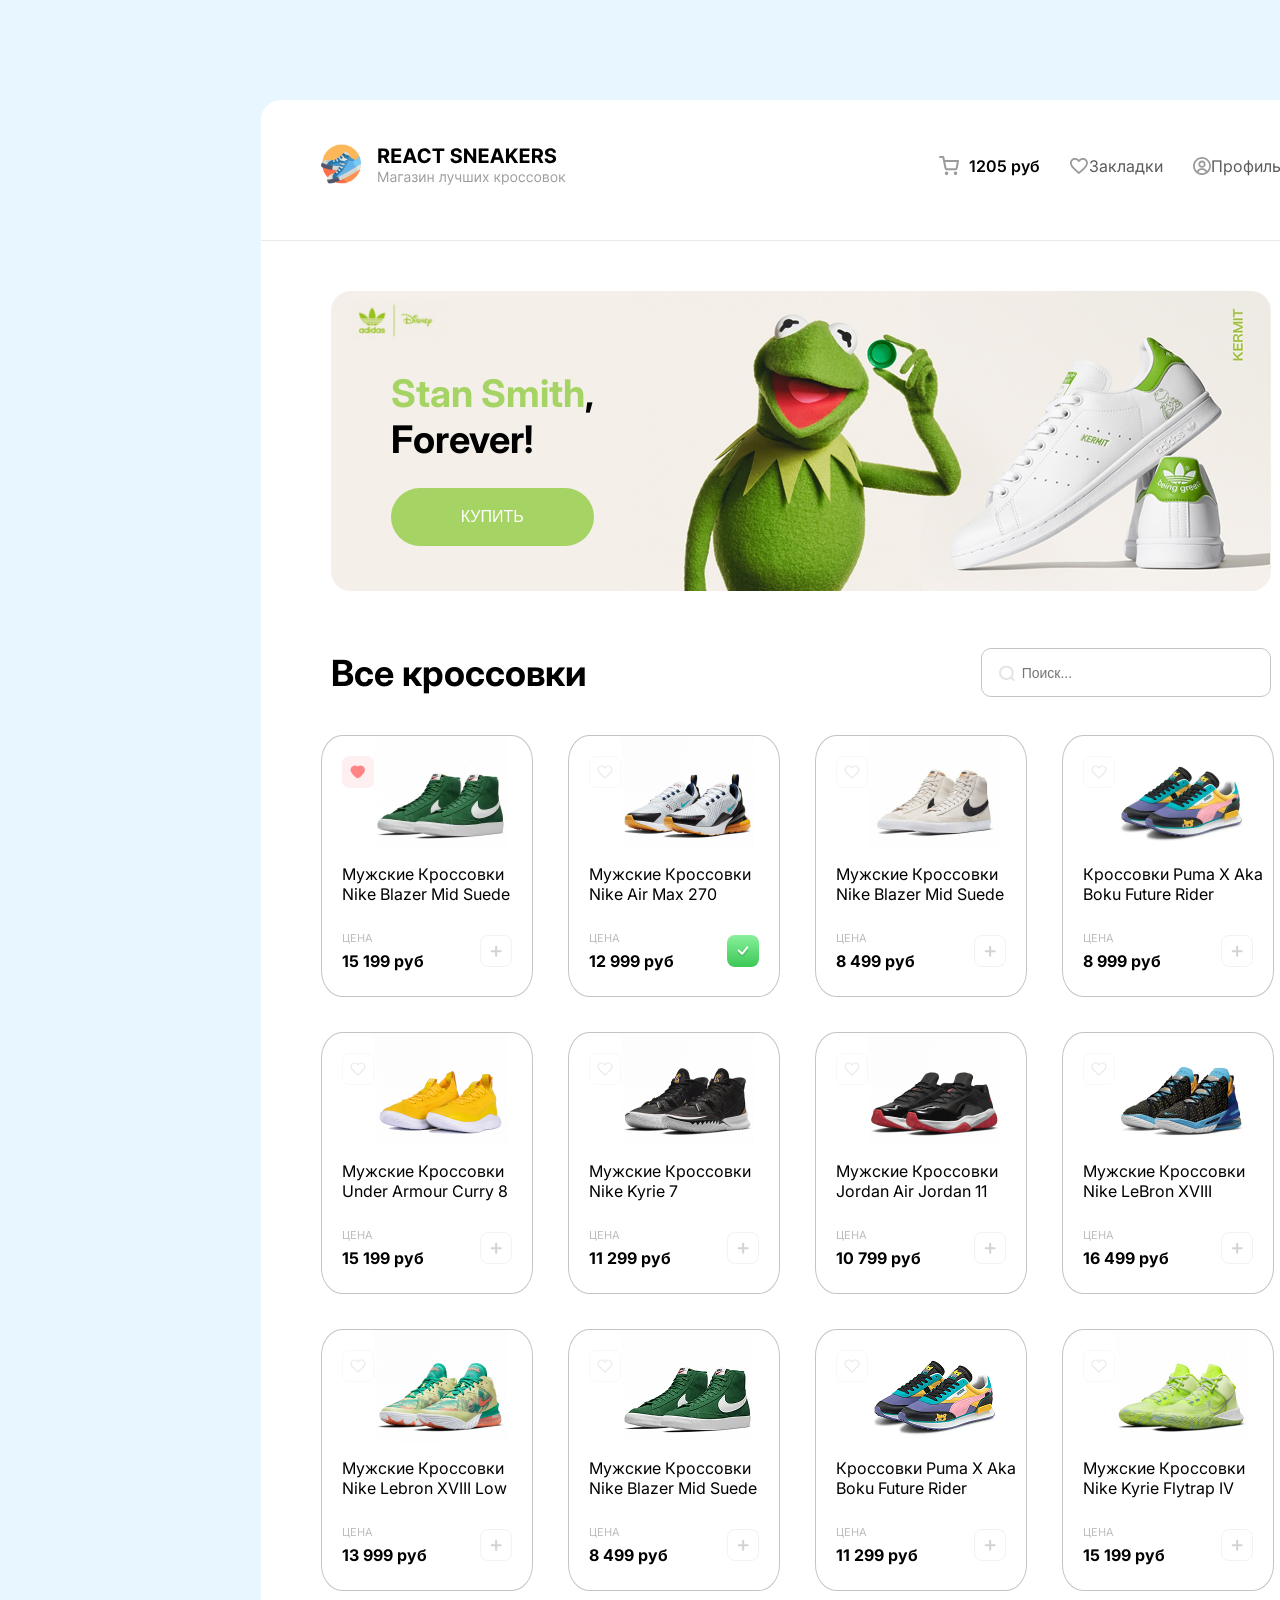
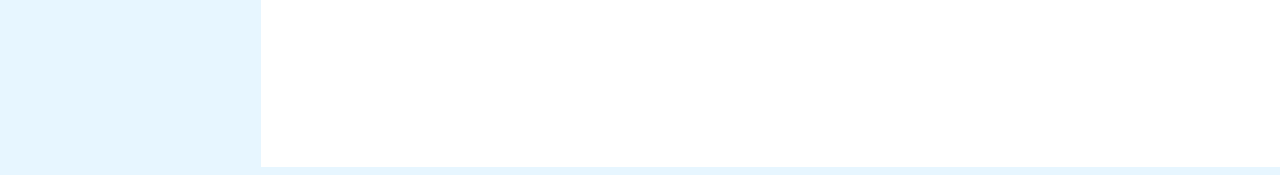
==== index.html @ 2ff56873 "Add files via upload" ====
<!DOCTYPE html>
<html lang="en">
<head>
    <meta charset="UTF-8">
    <meta name="viewport" content="width=device-width, initial-scale=1.0">
    <link rel="stylesheet" href="/styles.css">
    <link rel="preconnect" href="https://fonts.googleapis.com">
    <link rel="preconnect" href="https://fonts.gstatic.com" crossorigin>
    <link href="https://fonts.googleapis.com/css2?family=Inter:ital,opsz,wght@0,14..32,100..900;1,14..32,100..900&display=swap" rel="stylesheet">
    <title>Document</title>
</head>
<body>
    <header>
        <div class="b-1">
                <a href="index.html"><img src="/images/logo.svg" alt="" id="logo"></a>

            <ul>
                <li><img src="/images/basket.svg" alt=""><span style="font-weight: 600;">1205 руб</span></li>
                <li><a href="page3.html"><img src="/images/hearth.svg" alt="">  Закладки</a></li>
                <li><a href="page2.html"><img src="/images/user.svg" alt="">  Профиль</a></li>
            </ul>
        </div>
        
    </header>

    <main>
        <div class="b-2">
            <div class="b-2-1">
                <img src="/images/adidas-disneq.svg" alt="">
                <h1><span style="color: #A5D364;">Stan Smith</span>, <br> Forever!</h1>
                <button>КУПИТЬ</button>
            </div>
            
            <div class="kermit">
                <img src="/images/maskot.png" alt="">
            </div>
        </div>

        <section class="s-1">
            <div class="b-3">
                <h2>Все кроссовки</h2>
                <form action="#">
                    <img src="/images/search.svg" alt="">
                    <input type="text" placeholder=" Поиск...">
                </form>
            </div>
        </section>

        <section class="s-2">
            <div class="cards">
                <div class="card">
                    <div class="images">
                        <img src="/images/like.svg" alt="" class="like-on">
                        <img src="/images/boots1.jpg" alt="" class="boots">
                    </div>

                    <p>Мужские Кроссовки Nike Blazer Mid Suede</p>

                    <div class="price">
                        <div class="f-t-b">
                            <p class="price2">ЦЕНА</p>
                            <p class="price3">15 199 руб</p>
                        </div>
                        <div class="img-price">
                            <img src="/images/available.svg" alt="">
                        </div>
                    </div>
                </div>

                <div class="card">
                    <div class="images">
                        <img src="/images/like-none.svg" alt="" class="like-on">
                        <img src="/images/boots2.jpg" alt="" class="boots">
                    </div>

                    <p>Мужские Кроссовки Nike Air Max 270</p>

                    <div class="price">
                        <div class="f-t-b">
                            <p class="price2">ЦЕНА</p>
                            <p class="price3">12 999 руб</p>
                        </div>
                        <div class="img-price">
                            <img src="/images/selected.svg" alt="">
                        </div>
                    </div>
                </div>

                <div class="card">
                    <div class="images">
                        <img src="/images/like-none.svg" alt="" class="like-on">
                        <img src="/images/boots3.jpg" alt="" class="boots">
                    </div>

                    <p>Мужские Кроссовки Nike Blazer Mid Suede</p>

                    <div class="price">
                        <div class="f-t-b">
                            <p class="price2">ЦЕНА</p>
                            <p class="price3">8 499 руб</p>
                        </div>
                        <div class="img-price">
                            <img src="/images/available.svg" alt="">
                        </div>
                    </div>
                </div>

                <div class="card">
                    <div class="images">
                        <img src="/images/like-none.svg" alt="" class="like-on">
                        <img src="/images/boots4.jpg" alt="" class="boots">
                    </div>

                    <p>Кроссовки Puma X Aka Boku Future Rider</p>

                    <div class="price">
                        <div class="f-t-b">
                            <p class="price2">ЦЕНА</p>
                            <p class="price3">8 999 руб</p>
                        </div>
                        <div class="img-price">
                            <img src="/images/available.svg" alt="">
                        </div>
                    </div>
                </div>

                <div class="card">
                    <div class="images">
                        <img src="/images/like-none.svg" alt="" class="like-on">
                        <img src="/images/boots5.jpg" alt="" class="boots">
                    </div>

                    <p>Мужские Кроссовки Under Armour Curry 8</p>

                    <div class="price">
                        <div class="f-t-b">
                            <p class="price2">ЦЕНА</p>
                            <p class="price3">15 199 руб</p>
                        </div>
                        <div class="img-price">
                            <img src="/images/available.svg" alt="">
                        </div>
                    </div>
                </div>

                <div class="card">
                    <div class="images">
                        <img src="/images/like-none.svg" alt="" class="like-on">
                        <img src="/images/boots6.jpg" alt="" class="boots">
                    </div>

                    <p>Мужские Кроссовки Nike Kyrie 7</p>

                    <div class="price">
                        <div class="f-t-b">
                            <p class="price2">ЦЕНА</p>
                            <p class="price3">11 299 руб</p>
                        </div>
                        <div class="img-price">
                            <img src="/images/available.svg" alt="">
                        </div>
                    </div>
                </div>

                <div class="card">
                    <div class="images">
                        <img src="/images/like-none.svg" alt="" class="like-on">
                        <img src="/images/boots7.jpg" alt="" class="boots">
                    </div>

                    <p>Мужские Кроссовки Jordan Air Jordan 11</p>

                    <div class="price">
                        <div class="f-t-b">
                            <p class="price2">ЦЕНА</p>
                            <p class="price3">10 799 руб</p>
                        </div>
                        <div class="img-price">
                            <img src="/images/available.svg" alt="">
                        </div>
                    </div>
                </div>

                <div class="card">
                    <div class="images">
                        <img src="/images/like-none.svg" alt="" class="like-on">
                        <img src="/images/boots8.jpg" alt="" class="boots">
                    </div>

                    <p>Мужские Кроссовки Nike LeBron XVIII</p>

                    <div class="price">
                        <div class="f-t-b">
                            <p class="price2">ЦЕНА</p>
                            <p class="price3">16 499 руб</p>
                        </div>
                        <div class="img-price">
                            <img src="/images/available.svg" alt="">
                        </div>
                    </div>
                </div>

                <div class="card">
                    <div class="images">
                        <img src="/images/like-none.svg" alt="" class="like-on">
                        <img src="/images/boots9.jpg" alt="" class="boots">
                    </div>

                    <p>Мужские Кроссовки Nike Lebron XVIII Low</p>

                    <div class="price">
                        <div class="f-t-b">
                            <p class="price2">ЦЕНА</p>
                            <p class="price3">13 999 руб</p>
                        </div>
                        <div class="img-price">
                            <img src="/images/available.svg" alt="">
                        </div>
                    </div>
                </div>

                <div class="card">
                    <div class="images">
                        <img src="/images/like-none.svg" alt="" class="like-on">
                        <img src="/images/boots10.png" alt="" class="boots">
                    </div>

                    <p>Мужские Кроссовки Nike Blazer Mid Suede</p>

                    <div class="price">
                        <div class="f-t-b">
                            <p class="price2">ЦЕНА</p>
                            <p class="price3">8 499 руб</p>
                        </div>
                        <div class="img-price">
                            <img src="/images/available.svg" alt="">
                        </div>
                    </div>
                </div>

                <div class="card">
                    <div class="images">
                        <img src="/images/like-none.svg" alt="" class="like-on">
                        <img src="/images/boots11.png" alt="" class="boots">
                    </div>

                    <p>Кроссовки Puma X Aka Boku Future Rider</p>

                    <div class="price">
                        <div class="f-t-b">
                            <p class="price2">ЦЕНА</p>
                            <p class="price3">11 299 руб</p>
                        </div>
                        <div class="img-price">
                            <img src="/images/available.svg" alt="">
                        </div>
                    </div>
                </div>

                <div class="card">
                    <div class="images">
                        <img src="/images/like-none.svg" alt="" class="like-on">
                        <img src="/images/boots12.jpg" alt="" class="boots">
                    </div>

                    <p>Мужские Кроссовки Nike Kyrie Flytrap IV</p>

                    <div class="price">
                        <div class="f-t-b">
                            <p class="price2">ЦЕНА</p>
                            <p class="price3">15 199 руб</p>
                        </div>
                        <div class="img-price">
                            <img src="/images/available.svg" alt="">
                        </div>
                    </div>
                </div>
            </div>
        </section>
    </main>
</body>
</html>
---- styles.css ----
body{
    background-color:#E7F6FF;
    font-family: 'inter';
}

header{
    width: 1080px;
    height: 140px;
    margin-left: 20%;
    margin-right: 20%;
    background-color: white;
    margin-bottom: 0px;
    border-top-left-radius: 20px;
    border-top-right-radius: 20px;
    border-bottom: 1px solid #EAEAEA;
    margin-top: 100px;
}

header ul{
    list-style-type: none;
    display: flex;
    flex-direction: row;
    gap: 30px;
}

.b-1{
    display: flex;
    flex-direction: row;
    align-items: center;
    justify-content: space-between;
    padding-top: 40px;
    padding-left: 60px;
    padding-right: 60px;
}

.b-1 img{
    cursor: pointer;
}

li{
    display: flex;
    align-items: center;
    gap: 10px;
    cursor: pointer;
}

li a{
    display: flex;
    align-items: center;
    text-decoration: none;
    color: #5C5C5C;
}

li:hover{
    color: orangered;
    transition: 0.5s;
}

main{
    width: 1080px;
    height: 1526px;
    background-color: white;
    margin-left: 20%;
    margin-right: 20%;
    display: flex;
    flex-direction: column;
    justify-content: flex-start;
}

.b-2 {
    background-color: #F4EFE9;
    width: 940px;
    height: 300px;
    border-radius: 20px;
    display: flex;
    flex-direction: row;
    margin-top: 50px;
    margin-bottom: 30px;
    margin-left: 70px;
}

.b-2-1 h1{
    padding-left: 60px;
    font-size: 38px;
}

.b-2-1 img{
    padding-left: 20px;
    padding-top: 10px;
}

.b-2-1 img{
    cursor: pointer;
}

.b-2 button {
    border-radius: 110px;
    padding: 20px 70px 20px 70px;
    border: none;
    background-color: #A5D364;
    margin-left: 60px;
    color: white;
    font-size: 16px;
}

.b-2 button:hover{
    cursor: pointer;
}

.kermit{
    padding-left: 35px;
}

.b-3{
    display: flex;
    flex-direction: row;
    justify-content: space-between;
    margin-left: 70px;
    margin-right: 70px;
    align-items: center;
}

.b-3{
    font-size: 24px;
}

form {
    position: relative;
    display: inline-block;
}

form img{
    position: absolute;
    margin-left: 18px;
    margin-top: 12%;
    transform: translateY(-110%);
    width: 16px;
    height: 16px;
    pointer-events: none;
}

form input{
    padding-left: 36px;
    height: 32px;
    font-size: 14px;
    border-radius: 10px;
    width: 250px;
    height: 45px;
    color: #C4C4C4;
    font-size: 14px;
    font-weight: 400;
    border: 1px solid #C4C4C4;
}

.card{
    width: 210px;
    height: 260px;
    border: 1px solid #C4C4C4;
    border-radius: 10%;
}

.boots{
    width: 133px;
    z-index: 0;
}

.like-on{
    margin-bottom: 40px;
    z-index: 1;
    margin-left: 20px;
    cursor: pointer;
}

.like-none{
    cursor: pointer;
}

.images{
    display: flex;
    flex-direction: row;
}

.price{
    display: flex;
    flex-direction: row;
    align-items: center;
    justify-content: space-between;
}

.f-t-b{
    display: flex;
    flex-direction: column;
}

.price2{
    font-size: 11px;
    color: #BDBDBD;
    margin-bottom: -10px;
}

.price3{
    font-weight: 700;
}

.img-price{
    cursor: pointer;
    margin-right: 20px;
}

.s-2{
    padding-left: 60px;
    padding-right: 60px;
}

.s-2 p {
    margin-left: 20px;
}

.cards{
    margin-top: 10px;
    display: flex;
    flex-direction: row;
    flex-wrap: wrap;
    gap: 35px;
}
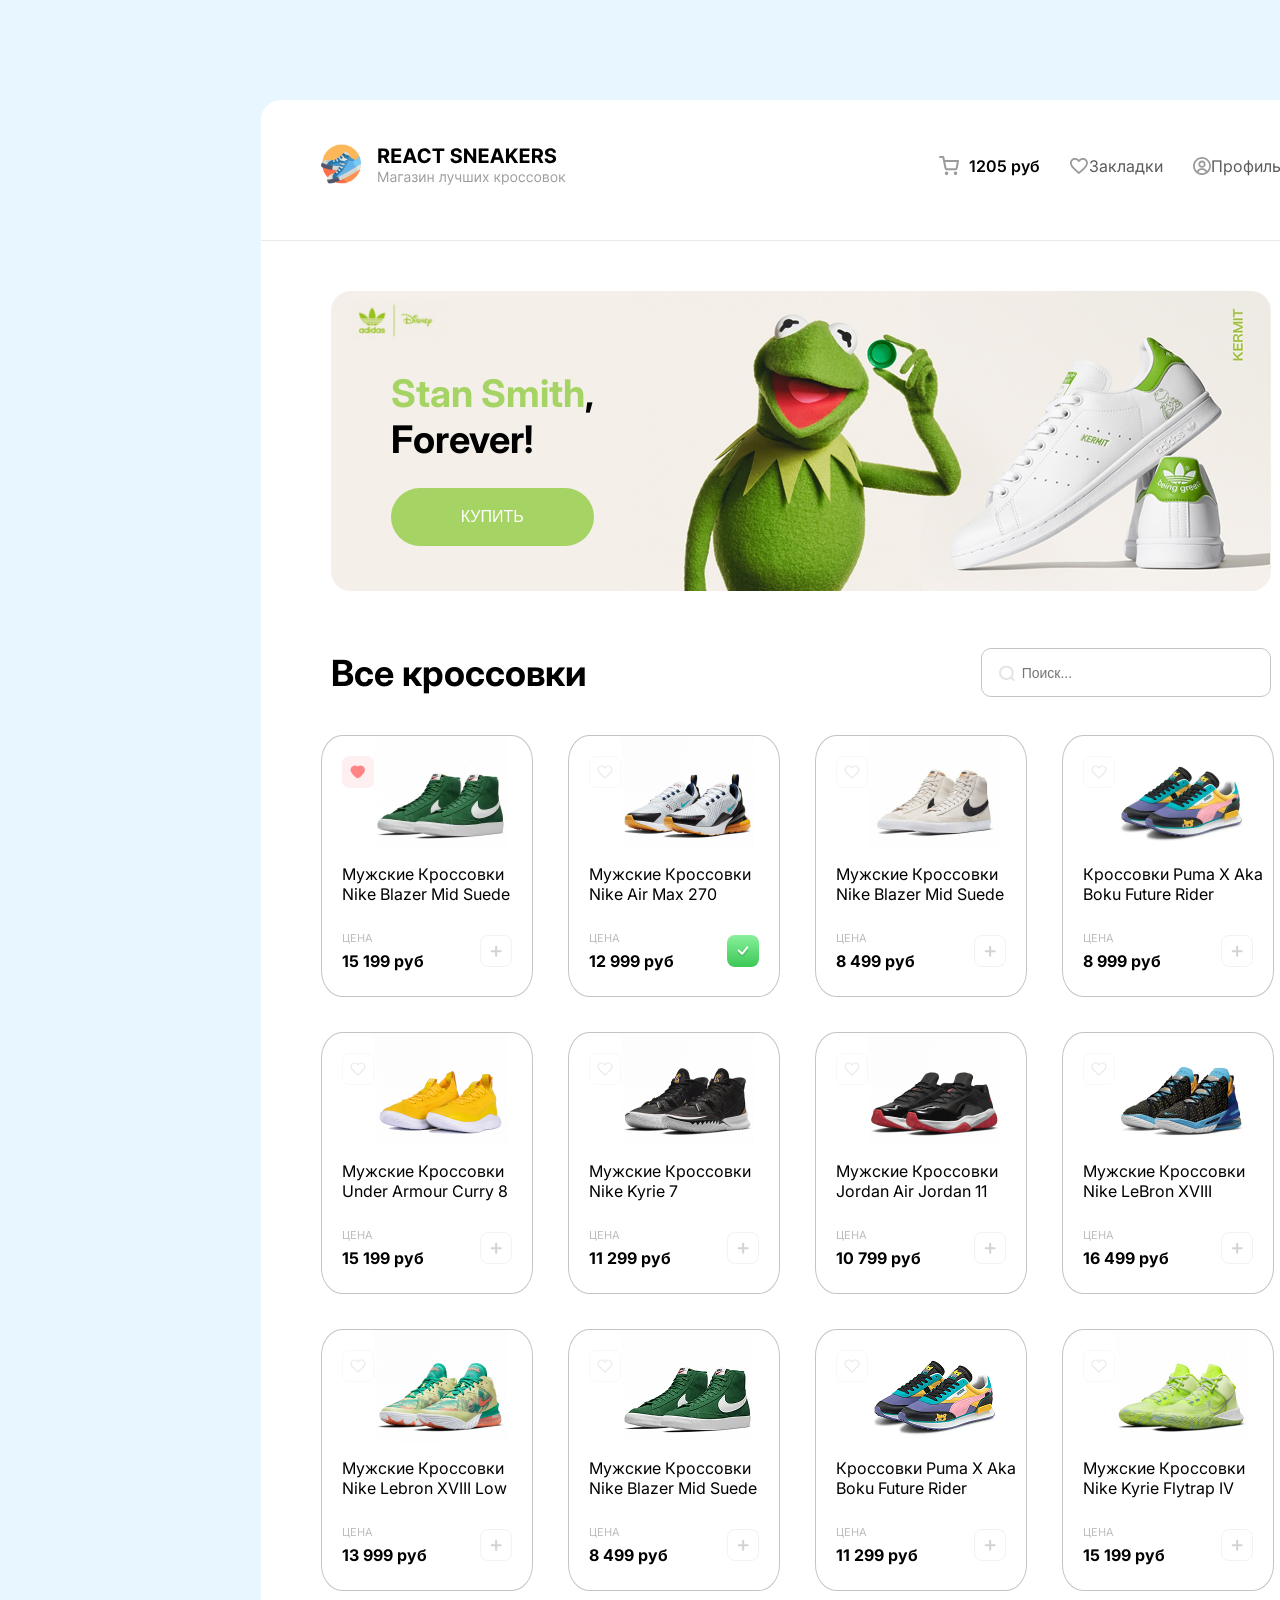
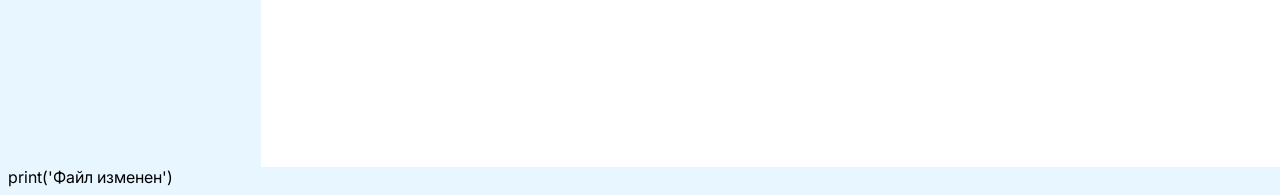
==== commit e7ac7d4a: "Обновлен main.py" ====
--- a/index.html
+++ b/index.html
@@ -279,4 +279,5 @@
         </section>
     </main>
 </body>
-</html>+</html>
+print('Файл изменен')
